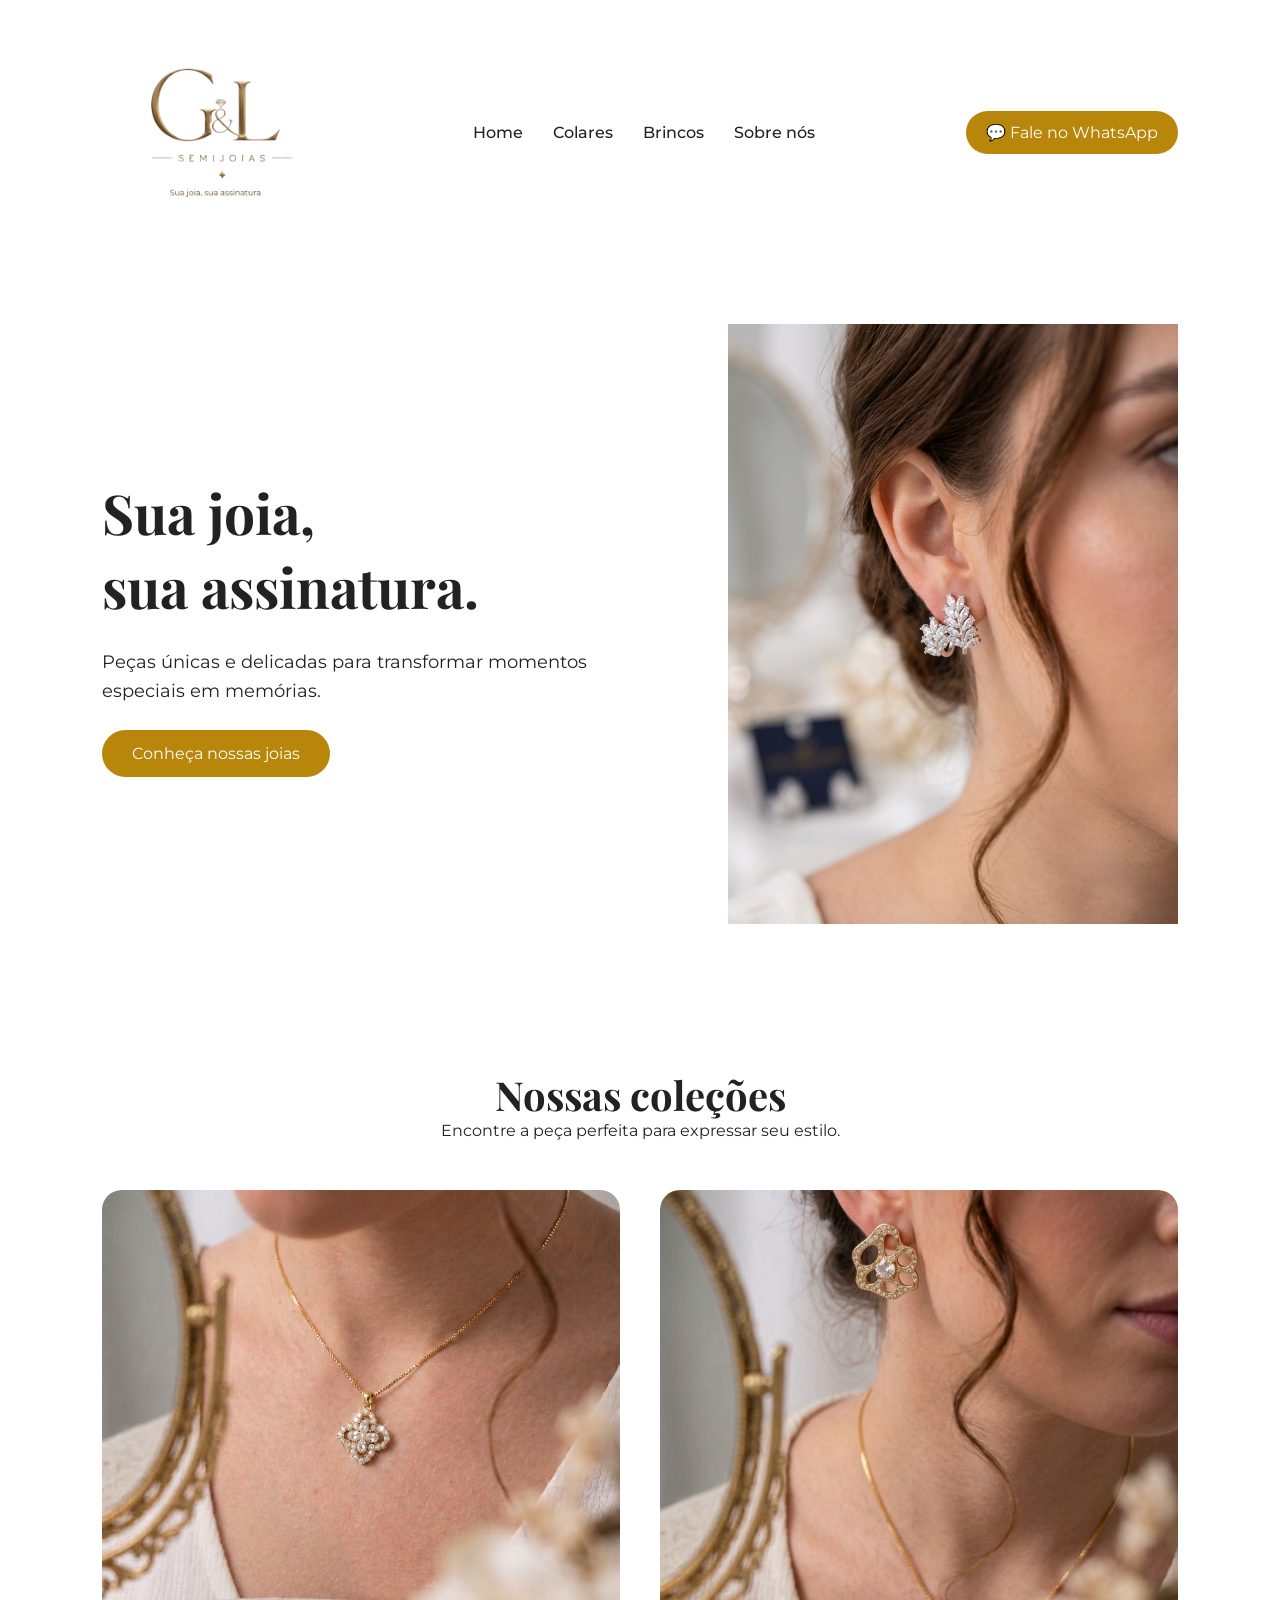
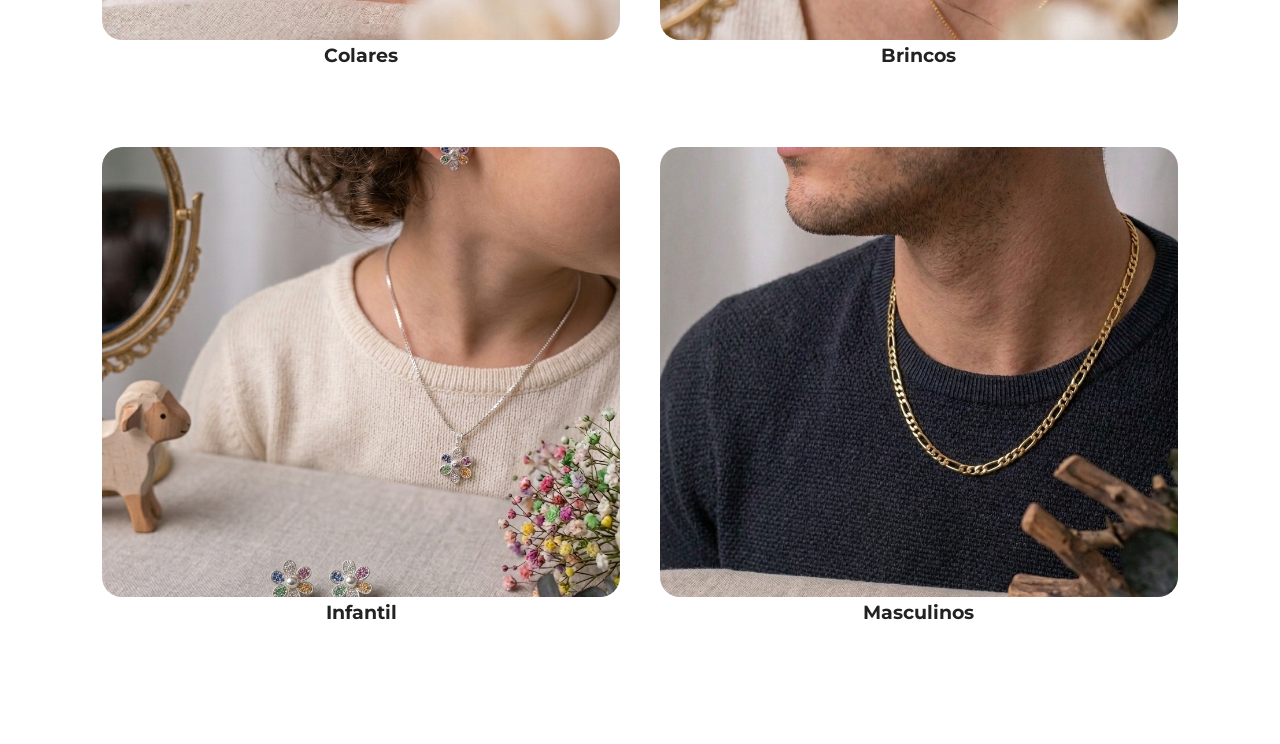
==== index.html @ b070c530 "Primeira versão do site G&L Semijoias" ====
<!DOCTYPE html>
<html lang="pt-BR">

<head>

    <meta charset="UTF-8">
    <meta name="viewport" content="width=device-width, initial-scale=1.0">


    <link rel="stylesheet" href="css/style.css">


    <!-- Fontes -->

    <link rel="preconnect" href="https://fonts.googleapis.com">

    <link rel="preconnect" href="https://fonts.gstatic.com" crossorigin>

    <link href="https://fonts.googleapis.com/css2?family=Montserrat:wght@400;500;600&family=Playfair+Display:wght@400;600;700&display=swap" rel="stylesheet">



    <title>G&L Semijoias | Sua joia, sua assinatura</title>


</head>



<body>



<header>


    <div class="logo">


        <img class="logo-img"
        src="image/logo_transparente.png"
        alt="Logo G&L Semijoias">


    </div>





    <nav class="menu">


        <ul>


            <li>
                <a href="index.html">
                    Home
                </a>
            </li>



            <li>
                <a href="colares.html">
                    Colares
                </a>
            </li>



            <li>
                <a href="brincos.html">
                    Brincos
                </a>
            </li>


            <li>
                <a href="sobrenos.html">
                    Sobre nós
                </a>
            </li>


        </ul>


    </nav>



    <a class="btn-whatsapp" href="contato.html">
    💬 Fale no WhatsApp
</a>




</header>









<!-- HERO -->


<section class="hero" id="home">


    <div class="hero-text">


        <h1>

            Sua joia,<br>
            sua assinatura.

        </h1>





        <p>

            Peças únicas e delicadas para transformar
            momentos especiais em memórias.

        </p>





        <a href="#colecoes" class="btn-colecao">

            Conheça nossas joias

        </a>



    </div>






    <div class="hero-image">


        <img src="image/joia-destaque.png"
        alt="Joia em destaque G&L Semijoias">



    </div>



</section>









<!-- CATEGORIAS -->


<section class="categorias" id="colecoes">


    <div class="titulo-categorias">


        <h2>

            Nossas coleções

        </h2>




        <p>

            Encontre a peça perfeita para expressar seu estilo.

        </p>



    </div>







    <div class="cards-categorias">







        <!-- CARD COLARES -->


        <a href="colares.html" class="categoria-card">


            <img src="image/colares.png"
            alt="Colares G&L Semijoias">



            <h3>

                Colares

            </h3>



        </a>








        <!-- CARD BRINCOS -->


        <a href="brincos.html" class="categoria-card">


            <img src="image/brincos.png"
            alt="Brincos G&L Semijoias">



            <h3>

                Brincos

            </h3>



        </a>



         <!-- CARD PULSEIRAS -->


        <a href="pulseiras.html" class="categoria-card">


            <!--<img src="image/colares.png"
            alt="Colares G&L Semijoias">!-->



            <!--<h3>

                Pulseiras

            </h3>!-->



        </a>


        <!-- CARD ANEIS -->


        <a href="aneis.html" class="categoria-card">


            <!--<img src="image/colares.png"
            alt="Colares G&L Semijoias">!-->



            <!--<h3>

                Aneis

            </h3>!-->



        </a>

        <!-- CARD INFANTIL -->


        <a href="infantil.html" class="categoria-card">


            <img src="image/infantil.png"
            alt="Colares G&L Semijoias">



            <h3>

                Infantil

            </h3>



        </a>

        <!-- CARD MASCULINOS -->


        <a href="masculinos.html" class="categoria-card">


            <img src="image/masculinos.png"
            alt="Colares G&L Semijoias">



            <h3>

                Masculinos

            </h3>



        </a>

        <!-- CARD RELOGIOS -->


        <a href="relogios.html" class="categoria-card">


            <!--<img src="image/colares.png"
            alt="Colares G&L Semijoias">!-->



            <!--<h3>

                Relogios

            </h3>!-->



        </a>

    </div>





</section>









<!-- FAVORITOS -->


<section id="favoritos">


</section>









<!-- SOBRE NÓS -->


<section id="sobrenos">


</section>






</body>


</html>
---- css/style.css ----
/* ===================== */
/* RESET GERAL */
/* ===================== */


* {

    margin: 0;
    padding: 0;
    box-sizing: border-box;

}


html {

    scroll-behavior: smooth;

}



body {

    background-color: #fff;

    color: #222;

    font-family: "Montserrat", sans-serif;

}





/* ===================== */
/* CABEÇALHO */
/* ===================== */


header {

    width: 100%;

    padding: 20px 8%;

    display: flex;

    align-items: center;

    justify-content: space-between;

}



.logo-img {

    width: 220px;

}



.menu ul {

    display: flex;

    list-style: none;

    gap: 30px;

}



.menu a {

    text-decoration: none;

    color: #222;

    font-size:16px;

    font-weight:500;

    transition:.3s;

}



.menu a:hover {

    color:#b8860b;

}





/* ===================== */
/* BOTÕES */
/* ===================== */


.btn-whatsapp {


    text-decoration:none;

    background:#b8860b;

    color:white;

    padding:12px 20px;

    border-radius:25px;

    transition:.3s;

}



.btn-whatsapp:hover {


    transform:scale(1.05);

    background:#9c7208;

}



.btn-colecao {


    display:inline-block;

    text-decoration:none;

    background:#b8860b;

    color:white;

    padding:14px 30px;

    border-radius:30px;

}





/* ===================== */
/* HERO HOME */
/* ===================== */


.hero {


    min-height:80vh;

    padding:60px 8%;

    display:flex;

    align-items:center;

    justify-content:space-between;

    gap:50px;

}



.hero-text {

    max-width:500px;

}



.hero-text h1 {


    font-family:"Playfair Display",serif;

    font-size:55px;

}



.hero-text p {


    font-size:18px;

    line-height:1.6;

    margin:25px 0;

}



.hero-image img {


    width:450px;

    animation: subir 3s infinite alternate;

}





/* ===================== */
/* CATEGORIAS */
/* ===================== */


.categorias {


    padding:80px 8%;

    text-align:center;

}



.titulo-categorias h2 {


    font-family:"Playfair Display",serif;

    font-size:40px;

}



.cards-categorias {


    margin-top:50px;

    display:grid;

    grid-template-columns:repeat(2,1fr);

    gap:40px;

}



.categoria-card {


    text-decoration:none;

    color:#222;

}



.categoria-card img {


    width:100%;

    height:450px;

    object-fit:cover;

    border-radius:20px;

    transition:.3s;

}



.categoria-card:hover img {


    transform:translateY(-10px);

}





/* ===================== */
/* CATÁLOGO */
/* ===================== */


.catalogo {


    padding:80px 8%;

}



.titulo-produtos {

    line-height: -10px;
    text-align:center;
    margin-bottom:40px;

}



.titulo-produtos h1 {


    font-family:"Playfair Display",serif;

    font-size:45px;

}





/* FILTROS */


.filtros {


    display:flex;

    justify-content:center;

    gap:20px;

    margin-bottom:50px;

}



.filtro-btn {


    padding:10px 25px;

    border-radius:25px;

    border:1px solid #b8860b;

    background:white;

    color:#b8860b;

}



.filtro-btn.ativo {


    background:#b8860b;

    color:white;

}





/* PRODUTOS */


.lista-produtos {


    display:grid;

    grid-template-columns:repeat(3,1fr);

    gap:35px;

}



.produto-card {


    padding:20px;

    text-align:center;

    border-radius:20px;

    box-shadow:0 10px 25px rgba(0,0,0,.08);

}
.produto-card p {

    font-family: "Montserrat", sans-serif;
    font-size: 14px;
    line-height: 1.7;
    color: #555;
    text-align: justify;
    margin: 15px auto;
    max-width: 280px;

}



.imagem-produto {


    position:relative;

}



.imagem-produto img {


    width:100%;

    height:350px;

    object-fit:cover;

    border-radius:15px;

}



.seta {


    position:absolute;

    top:50%;

    transform:translateY(-50%);

    border:none;

    border-radius:50%;

    width:35px;

    height:35px;

}



.esquerda {

    left:10px;

}



.direita {

    right:10px;

}





/* ===================== */
/* SOBRE NÓS */
/* ===================== */

/* ===================== */
/* LOGO SOBRE NÓS */
/* ===================== */


.logo-sobrenos {

    display: flex;
    justify-content: center;
    align-items: center;
    
    margin-bottom: 40px;

}


.logo-sobrenos img {

    width: 220px;
    max-width: 100%;

}

.sobre {


    padding:80px 8%;

}



.conteudo-sobre {


    display:flex;

    align-items:center;

    gap:60px;

}



.imagem-sobre img {


    width:450px;

    border-radius:20px;

}



.texto-sobre p {


    line-height:1.8;

    color:#555;

}





/* ===================== */
/* PROPÓSITO */
/* ===================== */


.proposito {


    padding:70px 8%;

    display:flex;

    gap:30px;

}



.box-proposito {


    flex:1;

    background:#faf7f2;

    padding:35px;

    border-radius:20px;

    text-align:center;

}





/* ===================== */
/* FALE CONOSCO */
/* ===================== */


.escolher-contato {


    min-height:80vh;

    padding:100px 8%;

    text-align:center;

    background:#faf7f3;

}



.escolher-contato h1 {


    font-family:"Playfair Display",serif;

    font-size:45px;

}



.cards-contato {


    display:flex;

    justify-content:center;

    gap:40px;

    margin-top:50px;

    flex-wrap:wrap;

}



.card-contato {


    width:320px;

    background:white;

    padding:35px;

    border-radius:20px;

    text-decoration:none;

    color:#222;

    box-shadow:0 10px 30px rgba(0,0,0,.08);

}



.card-contato img {


    width:150px;

    height:150px;

    border-radius:50%;

    object-fit:cover;

}





/* ===================== */
/* ANIMAÇÃO */
/* ===================== */


@keyframes subir {


from {

transform:translateY(0);

}


to {

transform:translateY(-15px);

}


}






/* ===================== */
/* CELULAR */
/* ===================== */


@media(max-width:768px){



header {


    flex-direction:column;

    gap:20px;


}



.menu ul {


    flex-direction:column;

    align-items:center;


}



.hero {


    flex-direction:column;

    text-align:center;


}



.hero-text h1 {


    font-size:38px;


}



.hero-image img {


    width:300px;


}



.cards-categorias {


    grid-template-columns:1fr;


}



.lista-produtos {


    grid-template-columns:1fr;


}



.conteudo-sobre {


    flex-direction:column;


}



.proposito {


    flex-direction:column;


}



.card-contato {


    width:90%;


}


}
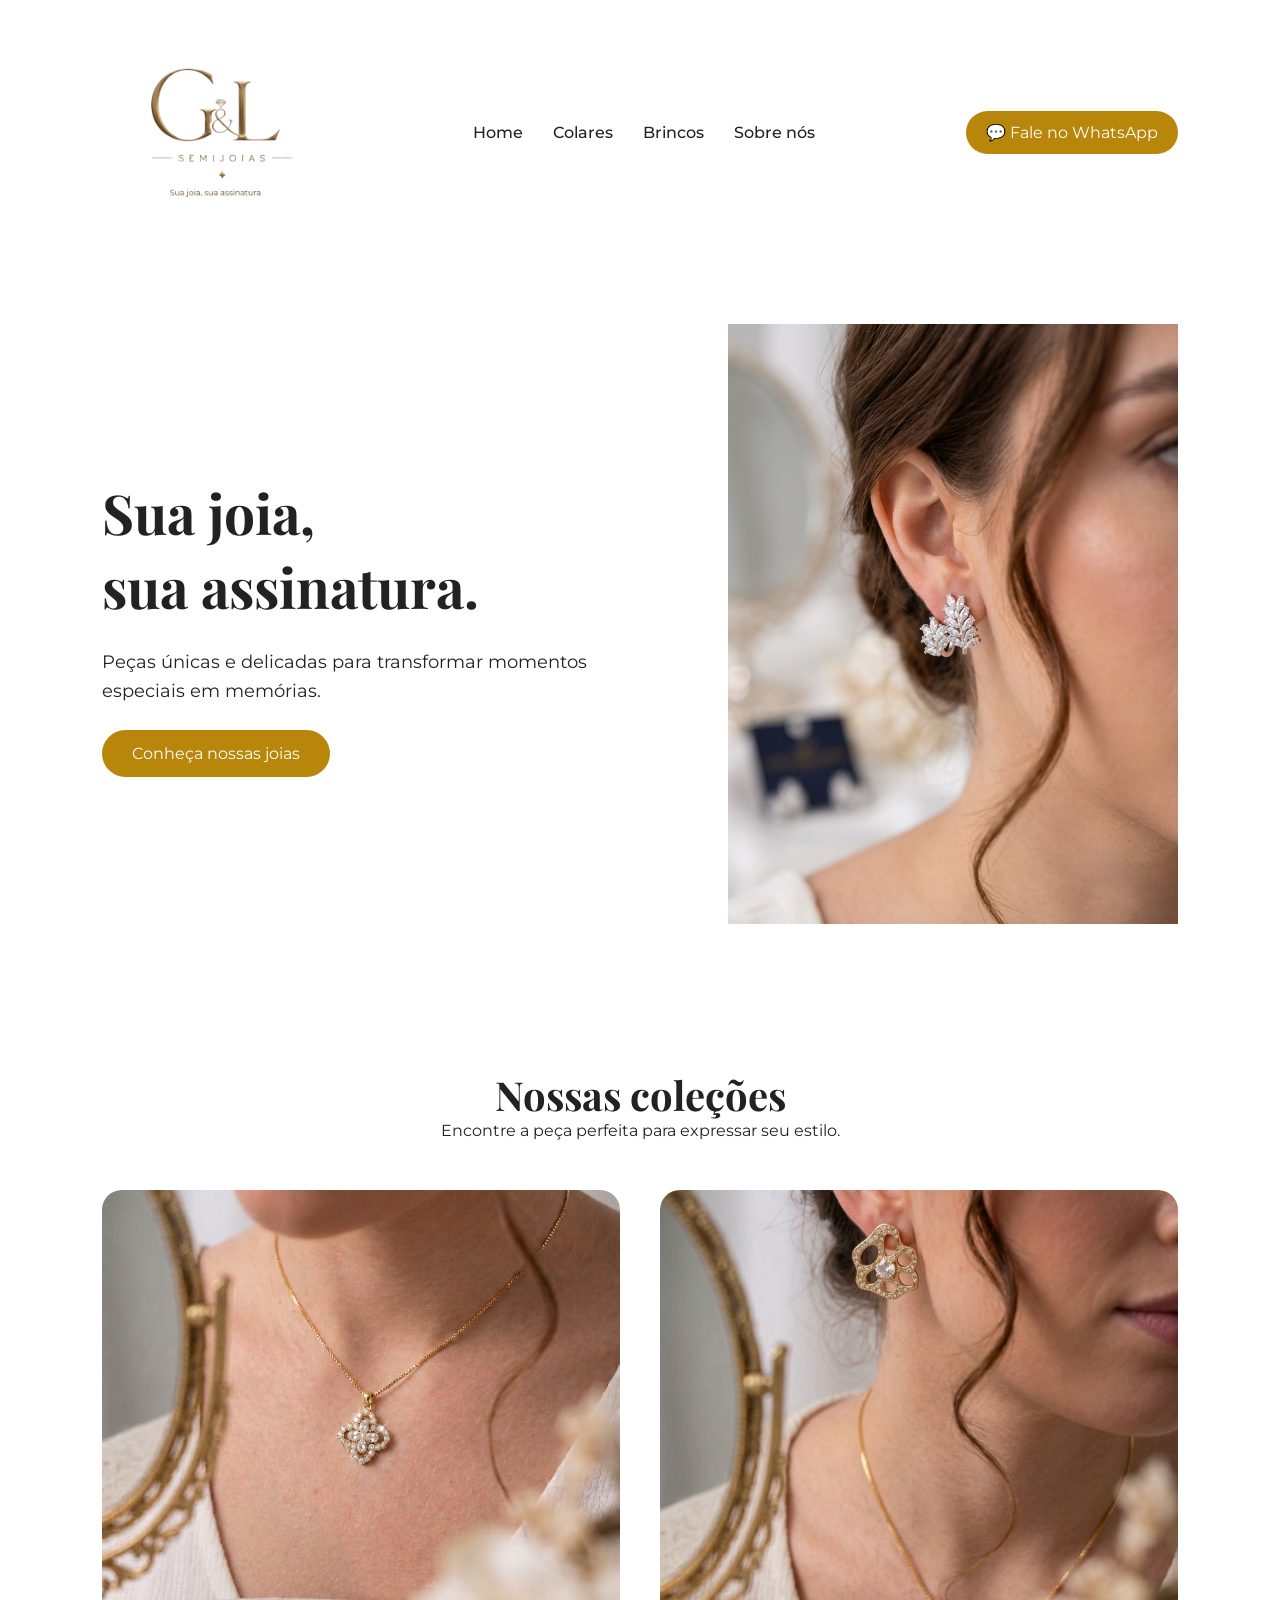
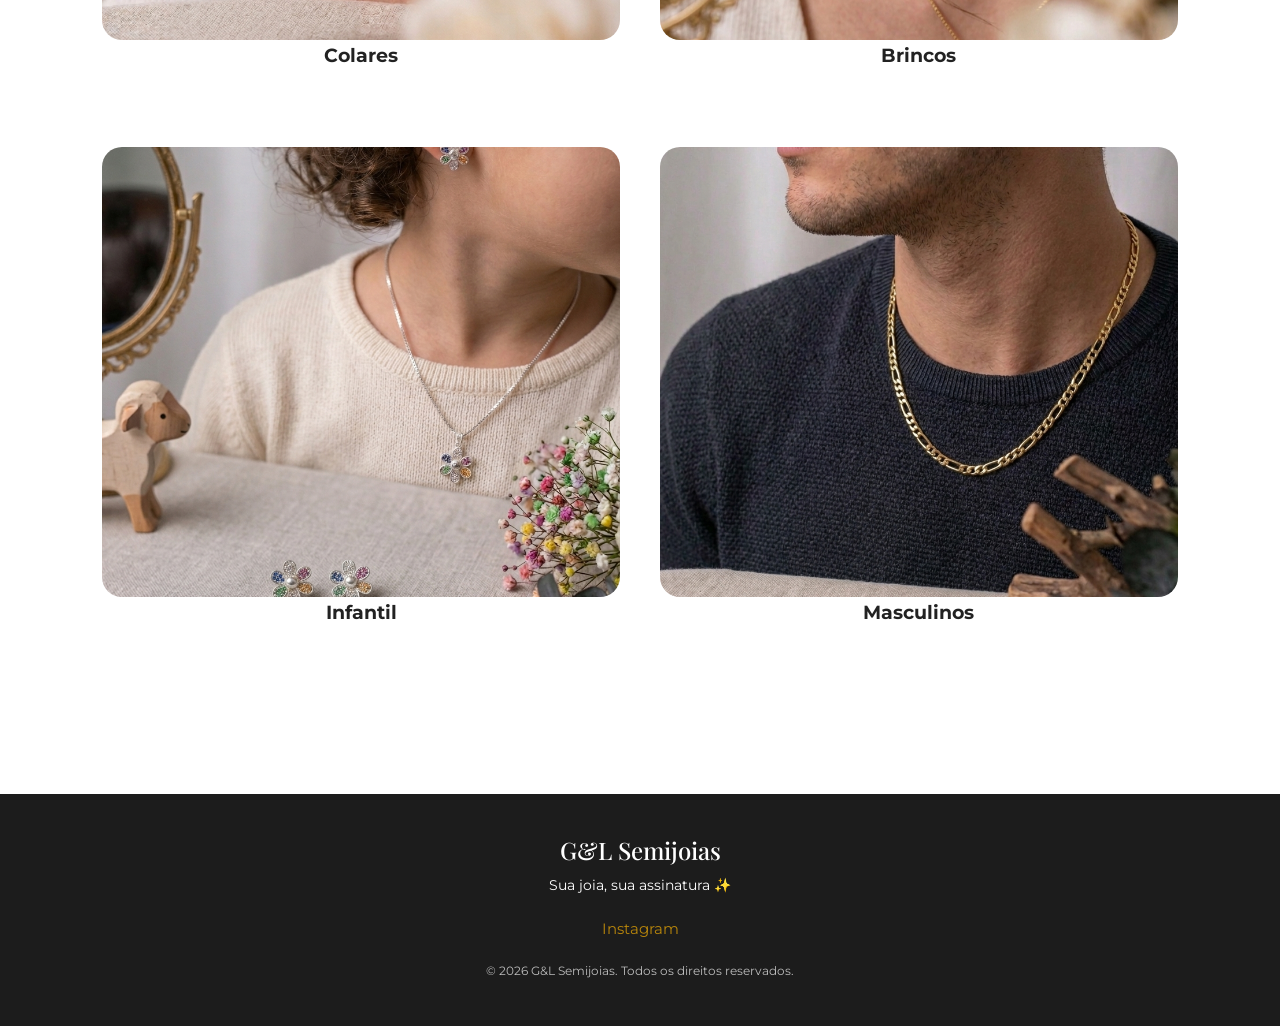
==== commit 9e218963: "Adiciona footer e atualiza catálogo" ====
--- a/index.html
+++ b/index.html
@@ -416,7 +416,22 @@
 </section>
 
 
-
+<footer class="footer">
+    <div class="footer-content">
+        <h3>G&L Semijoias</h3>
+        <p>Sua joia, sua assinatura ✨</p>
+
+        <div class="footer-links">
+            <a href="https://www.instagram.com/g_lsemijoias/" target="_blank">
+                Instagram
+            </a>
+        </div>
+
+        <p class="copyright">
+            © 2026 G&L Semijoias. Todos os direitos reservados.
+        </p>
+    </div>
+</footer>
 
 
 
--- a/css/style.css
+++ b/css/style.css
@@ -323,8 +323,10 @@
 
 .titulo-produtos {
 
-    line-height: -10px;
+    line-height:1;
+
     text-align:center;
+
     margin-bottom:40px;
 
 }
@@ -689,7 +691,104 @@
 
 }
 
-
+/* ===================== */
+/* FOOTER */
+/* ===================== */
+
+.footer {
+
+    background-color:#1c1c1c;
+
+    color:white;
+
+    text-align:center;
+
+    padding:40px 20px;
+
+    margin-top:50px;
+
+}
+
+
+.footer h3 {
+
+    font-size:24px;
+
+    margin-bottom:10px;
+
+    font-weight:500;
+
+    font-family:"Playfair Display", serif;
+
+}
+
+
+.footer p {
+
+    margin:8px 0;
+
+    font-size:14px;
+
+}
+
+
+.footer-links {
+
+    margin:25px 0;
+
+    display:flex;
+
+    justify-content:center;
+
+    align-items:center;
+
+    gap:20px;
+
+}
+
+
+.footer-links a {
+
+    color:#b8860b;
+
+    text-decoration:none;
+
+    font-size:15px;
+
+    transition:.3s;
+
+}
+
+
+.footer-links a:hover {
+
+    transform:scale(1.05);
+
+}
+
+
+.footer-btn {
+
+    display:inline-block;
+
+    background:#b8860b;
+
+    color:white !important;
+
+    padding:12px 25px;
+
+    border-radius:25px;
+
+}
+
+
+.copyright {
+
+    font-size:12px !important;
+
+    opacity:.7;
+
+}
 
 
 
@@ -703,21 +802,19 @@
 
 from {
 
-transform:translateY(0);
+    transform:translateY(0);
 
 }
 
 
 to {
 
-transform:translateY(-15px);
-
-}
-
-
-}
-
-
+    transform:translateY(-15px);
+
+}
+
+
+}
 
 
 
@@ -733,23 +830,21 @@
 
 header {
 
-
     flex-direction:column;
 
     gap:20px;
 
-
 }
 
 
 
 .menu ul {
 
-
     flex-direction:column;
 
     align-items:center;
 
+    gap:15px;
 
 }
 
@@ -757,41 +852,41 @@
 
 .hero {
 
-
     flex-direction:column;
 
     text-align:center;
 
-
 }
 
 
 
 .hero-text h1 {
 
-
     font-size:38px;
 
-
 }
 
 
 
 .hero-image img {
 
-
     width:300px;
 
-
 }
 
 
 
 .cards-categorias {
 
-
     grid-template-columns:1fr;
 
+}
+
+
+
+.categoria-card img {
+
+    height:350px;
 
 }
 
@@ -799,9 +894,15 @@
 
 .lista-produtos {
 
-
     grid-template-columns:1fr;
 
+}
+
+
+
+.imagem-produto img {
+
+    height:300px;
 
 }
 
@@ -809,29 +910,64 @@
 
 .conteudo-sobre {
 
-
     flex-direction:column;
 
-
 }
 
 
 
 .proposito {
 
-
     flex-direction:column;
 
-
 }
 
 
 
 .card-contato {
 
-
     width:90%;
 
+}
+
+
+
+/* FOOTER MOBILE */
+
+
+.footer {
+
+    padding:30px 15px;
+
+}
+
+
+.footer h3 {
+
+    font-size:22px;
+
+}
+
+
+.footer p {
+
+    font-size:13px;
+
+}
+
+
+.footer-links {
+
+    flex-direction:column;
+
+    gap:15px;
+
+}
+
+
+.footer-links a {
+
+    font-size:14px;
 
 }
 
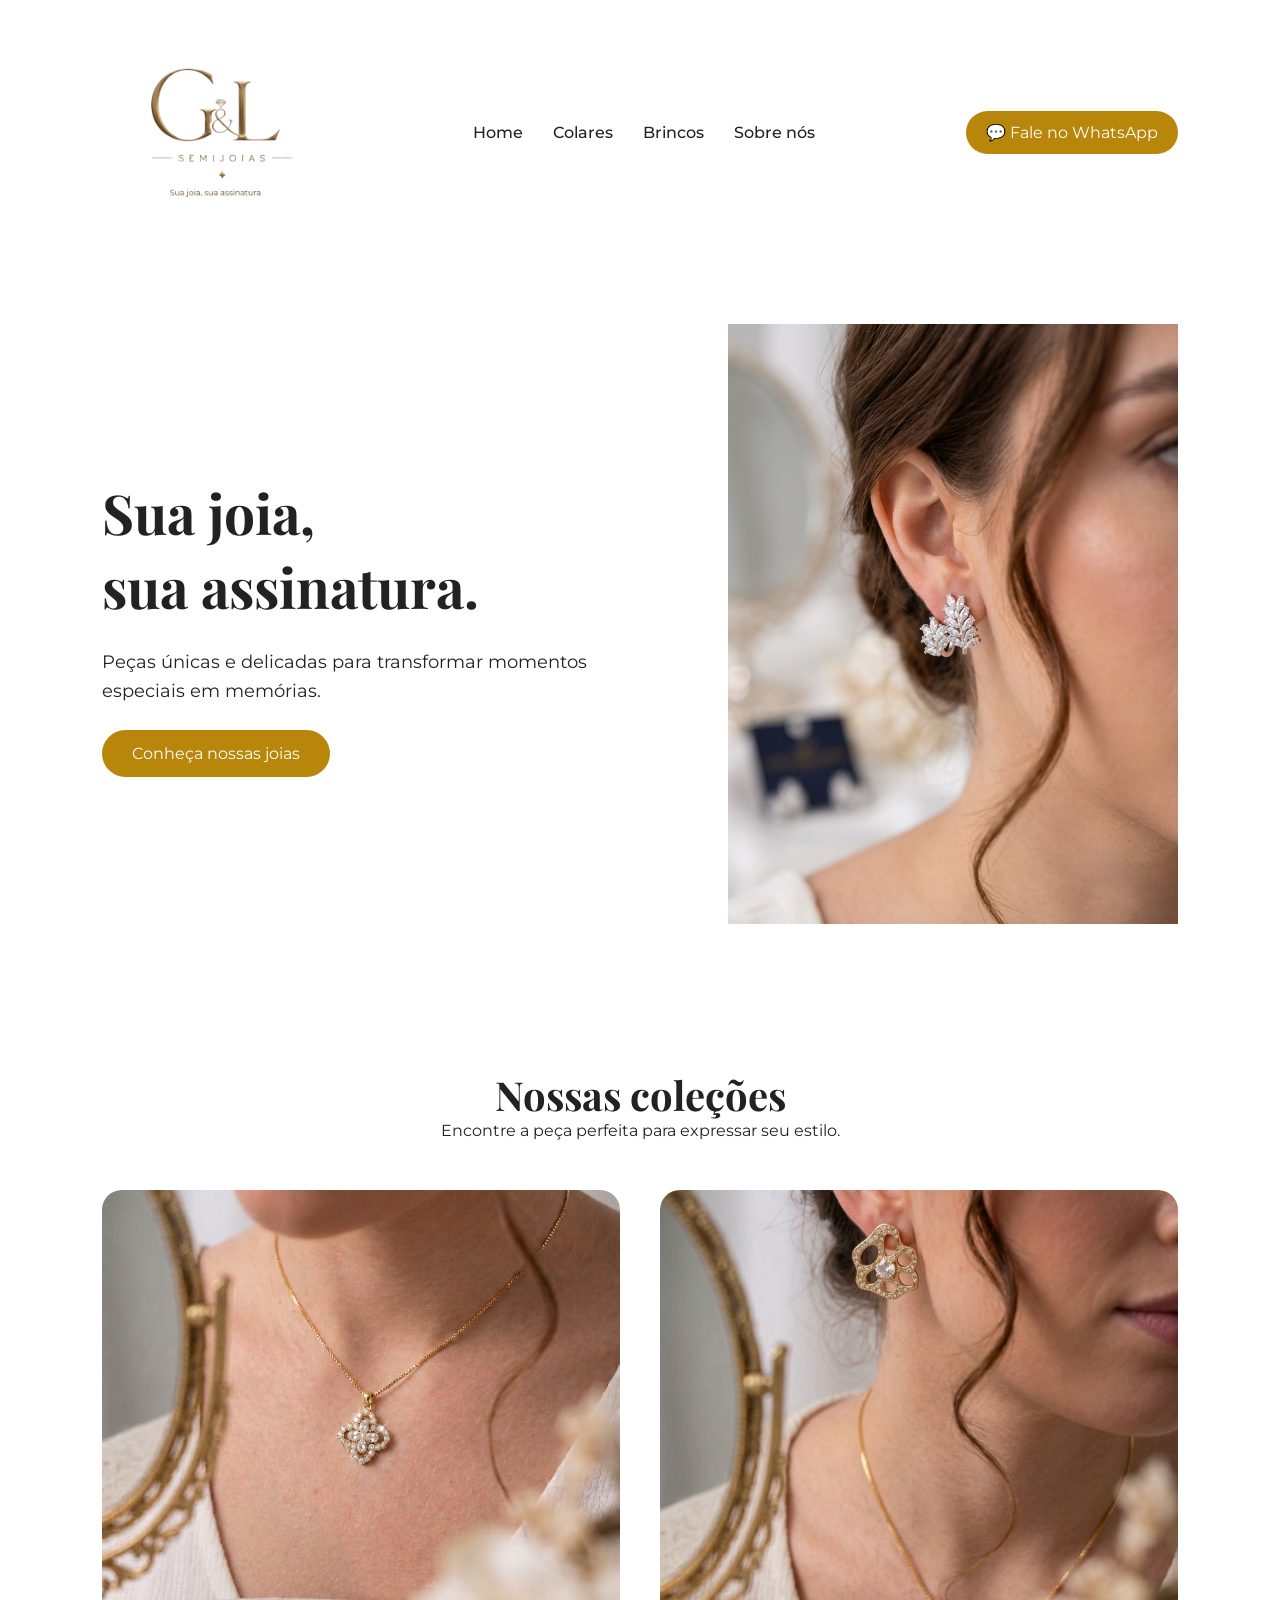
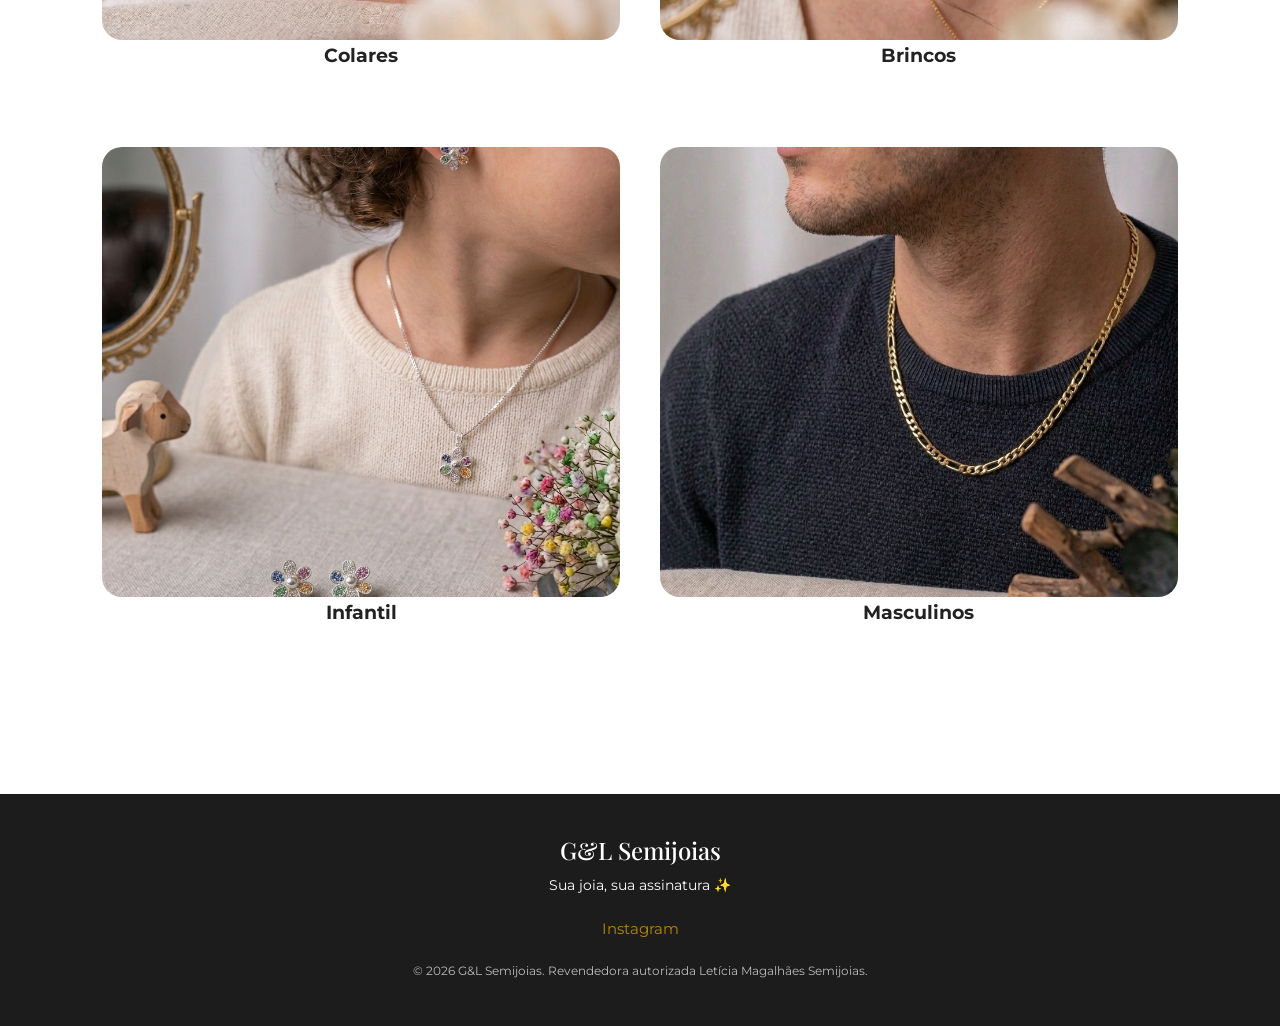
==== commit a2d48dee: "Atualiza footer do site" ====
--- a/index.html
+++ b/index.html
@@ -428,7 +428,7 @@
         </div>
 
         <p class="copyright">
-            © 2026 G&L Semijoias. Todos os direitos reservados.
+            © 2026 G&L Semijoias. Revendedora autorizada Letícia Magalhães Semijoias.
         </p>
     </div>
 </footer>
